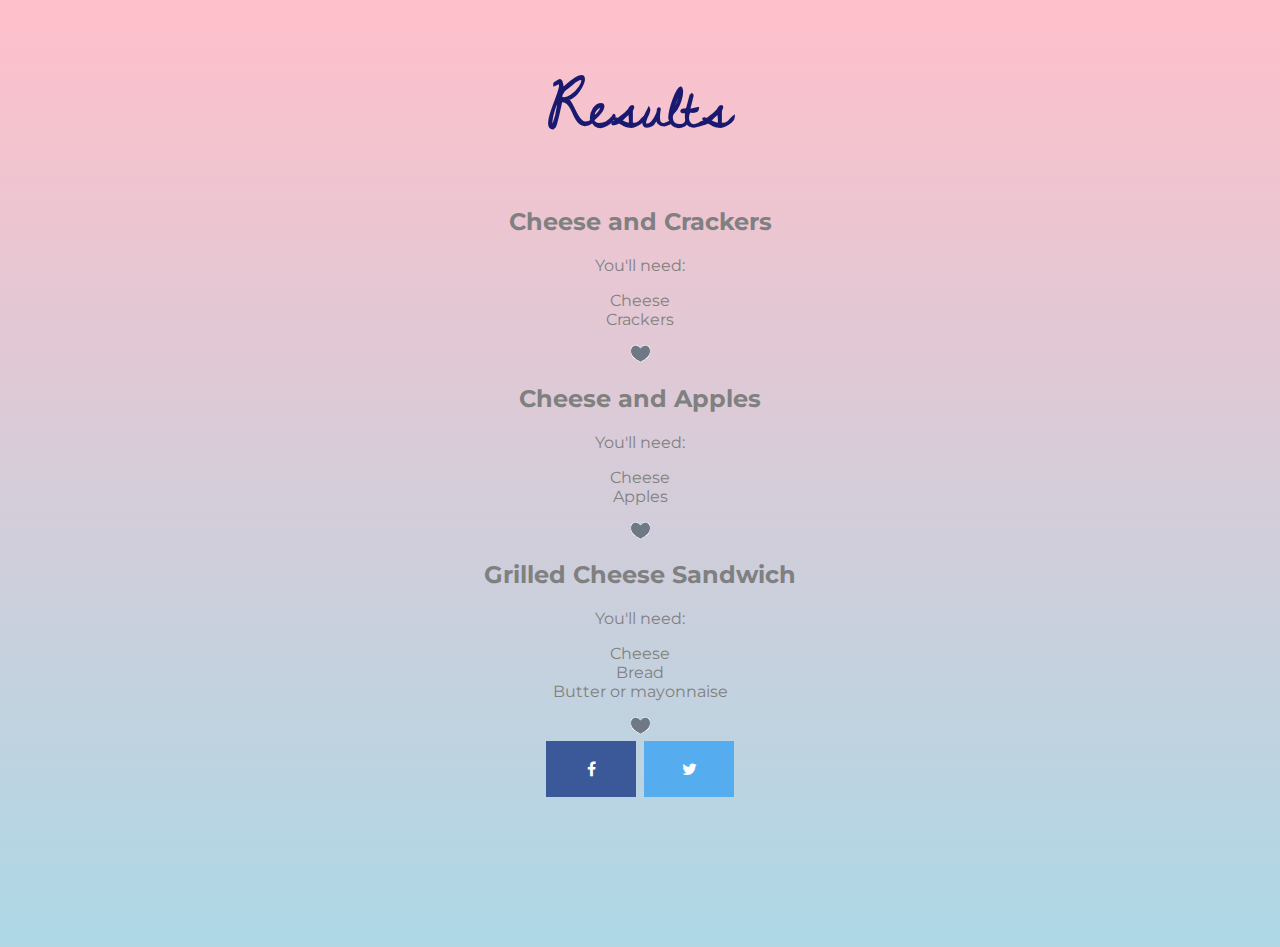
==== results.html @ c3302179 "Clean up" ====
<!DOCTYPE html>
<head>
  <title>BonApp</title>
    <link href="https://fonts.googleapis.com/css?family=Dawning+of+a+New+Day" rel="stylesheet">
    <link rel="stylesheet" type="text/css" href="stylesheet.css">
    <link href="https://fonts.googleapis.com/css?family=Montserrat" rel="stylesheet">
    <!-- Add icon library -->
    <link rel="stylesheet" href="https://cdnjs.cloudflare.com/ajax/libs/font-awesome/4.7.0/css/font-awesome.min.css">
    <script src="https://code.jquery.com/jquery-3.3.1.min.js"
    integrity="sha256-FgpCb/KJQlLNfOu91ta32o/NMZxltwRo8QtmkMRdAu8="
    crossorigin="anonymous"></script>

  <style>
  .my-like {
      background-image: url([data-uri]) !important;
      height:17px;
      width:19px;
      cursor:pointer;
      display:inline-block;
      vertical-align:top;
  }
  .my-liked, .my-like:hover {
      background-image: url([data-uri]) !important;
      height:17px;
      width:19px;
      cursor:pointer;
      display:inline-block;
      vertical-align:top;
  }
  </style>
  <script>
  window.onload = function () {
  document.body.insertAdjacentHTML( 'beforeEnd', '<iframe id="my-like-frame" style="display:none;"></iframe>' );
  document.addEventListener( 'click', function ( event ) {
      var myLike = event.target;
      if( myLike.className.indexOf( 'my-like' ) > -1 ) {
          var frame = document.getElementById( 'my-like-frame' ),
              liked = ( myLike.className == 'my-liked' ),
              command = liked ? 'unlike' : 'like',
              reblog = myLike.getAttribute( 'data-reblog' ),
              id = myLike.getAttribute( 'data-id' ),
              oauth = reblog.slice( -8 );
          frame.src = 'http://www.tumblr.com/' + command + '/' + oauth + '?id=' + id;
          liked ? myLike.className = 'my-like' : myLike.className = 'my-liked';
      };
  }, false );
  };
  </script>

</head>
<body>

  <div class="results">
    <h1>Results</h1>
      <article>

          <h2>Cheese and Crackers</h2>
            <p>You'll need:</p>
              <ul style="list-style-type:circle">
                <li>Cheese</li>
                <li>Crackers</li>
              </ul>
                <div class="my-like" data-reblog="{ReblogURL}" data-id="{PostID}" title="Like"></div>
      </article>

      <article>
        <h2>Cheese and Apples</h2>
          <p>You'll need:</p>
            <ul style="list-style-type:circle">
              <li>Cheese</li>
              <li>Apples</li>
            </ul>
              <div class="my-like" data-reblog="{ReblogURL}" data-id="{PostID}" title="Like"></div>
      </article>

      <article>
        <h2>Grilled Cheese Sandwich</h2>
          <p>You'll need:</p>
            <ul style="list-style-type:circle">
              <li>Cheese</li>
              <li>Bread</li>
              <li>Butter or mayonnaise</li>
            </ul>
              <div class="my-like" data-reblog="{ReblogURL}" data-id="{PostID}" title="Like"></div>
      </article>

      <!-- Add font awesome icons -->
      <a href="#" class="fa fa-facebook"></a>
      <a href="#" class="fa fa-twitter"></a>

  </div>
    <script>$("button").on("click", function() { alert("yay!") })</script>
</body>
---- stylesheet.css ----
h1 {
  font-family: 'Dawning of a New Day', cursive;
  font-size: 70px;
  color: #191970;
}
h2 {
  font-size: 20px
  color: #191970;
}

ul {
  padding: 0;
}

body {
  margin: 0;
  text-align: center;
  background: linear-gradient(pink, lightblue);
  background-size: cover;
  background-position: center;
  color: grey;
  font-family: 'Montserrat', sans-serif;
  height: 100vh;
}

.center {
  display: flex;
  justify-content: center;
  align-items: center;
}

input {
  border: 0;
  padding: 10px;
  font-size: 18px;
  font-color: grey;
}

input[type="submit"] {
  background: hotpink;
  color: white;
}

.fa {
  padding: 20px;
  font-size: 30px;
  width: 50px;
  text-align: center;
  text-decoration: none;
  margin: 5px 2px;
}

.fa:hover {
  opacity: 0.7;
}

.fa-facebook {
  background: #3B5998;
  color: white;
}

.fa-twitter {
  background: #55ACEE;
  color: white;
}

.alert-button {
  background-color: white;
  border: solid 3px turquoise;
  padding: 10px;
  font-size: 15px;
}

li {
  list-style: none;
}
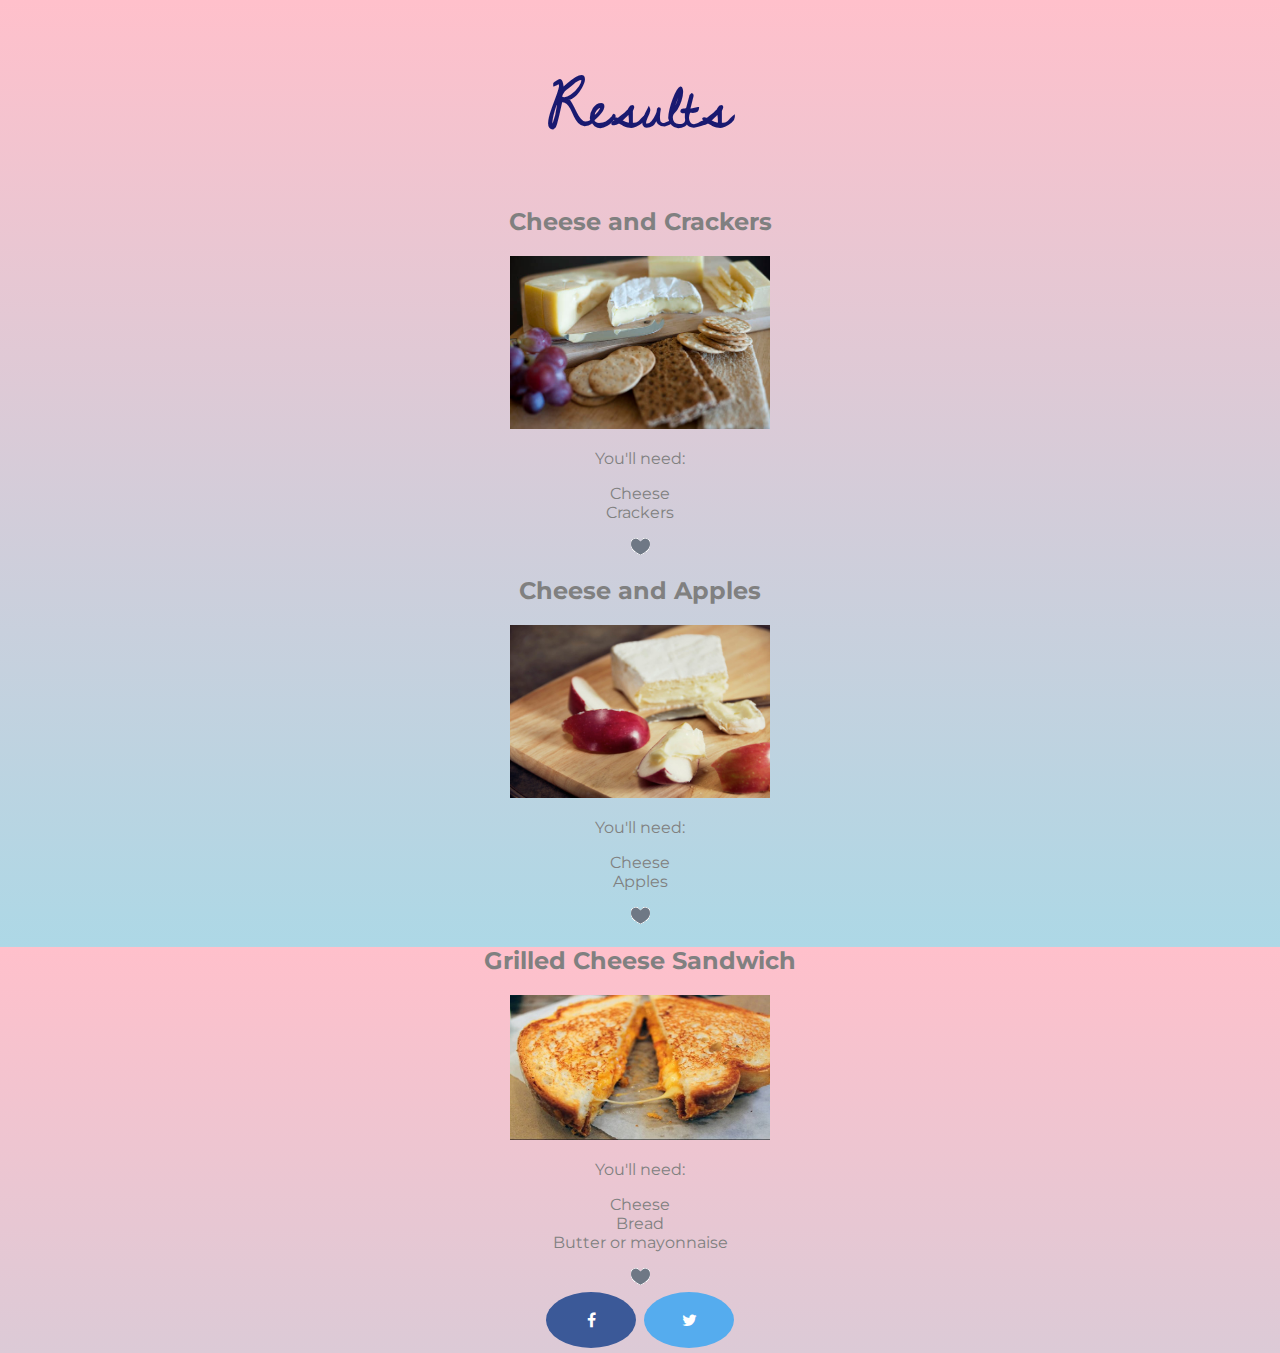
==== commit bb1fd65b: "Added images to results page" ====
--- a/results.html
+++ b/results.html
@@ -55,16 +55,19 @@
       <article>
 
           <h2>Cheese and Crackers</h2>
+          <img src="cheese_and_crackers.jpg">
             <p>You'll need:</p>
               <ul style="list-style-type:circle">
                 <li>Cheese</li>
                 <li>Crackers</li>
               </ul>
+
                 <div class="my-like" data-reblog="{ReblogURL}" data-id="{PostID}" title="Like"></div>
       </article>
 
       <article>
         <h2>Cheese and Apples</h2>
+        <img src="Apples.jpg">
           <p>You'll need:</p>
             <ul style="list-style-type:circle">
               <li>Cheese</li>
@@ -75,6 +78,7 @@
 
       <article>
         <h2>Grilled Cheese Sandwich</h2>
+        <img src="GrilledCheese.jpg">
           <p>You'll need:</p>
             <ul style="list-style-type:circle">
               <li>Cheese</li>
--- a/stylesheet.css
+++ b/stylesheet.css
@@ -21,6 +21,14 @@
   color: grey;
   font-family: 'Montserrat', sans-serif;
   height: 100vh;
+}
+
+
+input:focus,
+select:focus,
+textarea:focus,
+button:focus {
+    outline: none;
 }
 
 .center {
@@ -48,6 +56,7 @@
   text-align: center;
   text-decoration: none;
   margin: 5px 2px;
+  border-radius: 50%;
 }
 
 .fa:hover {
@@ -74,3 +83,7 @@
 li {
   list-style: none;
 }
+
+img {
+  max-width: 260px;
+}
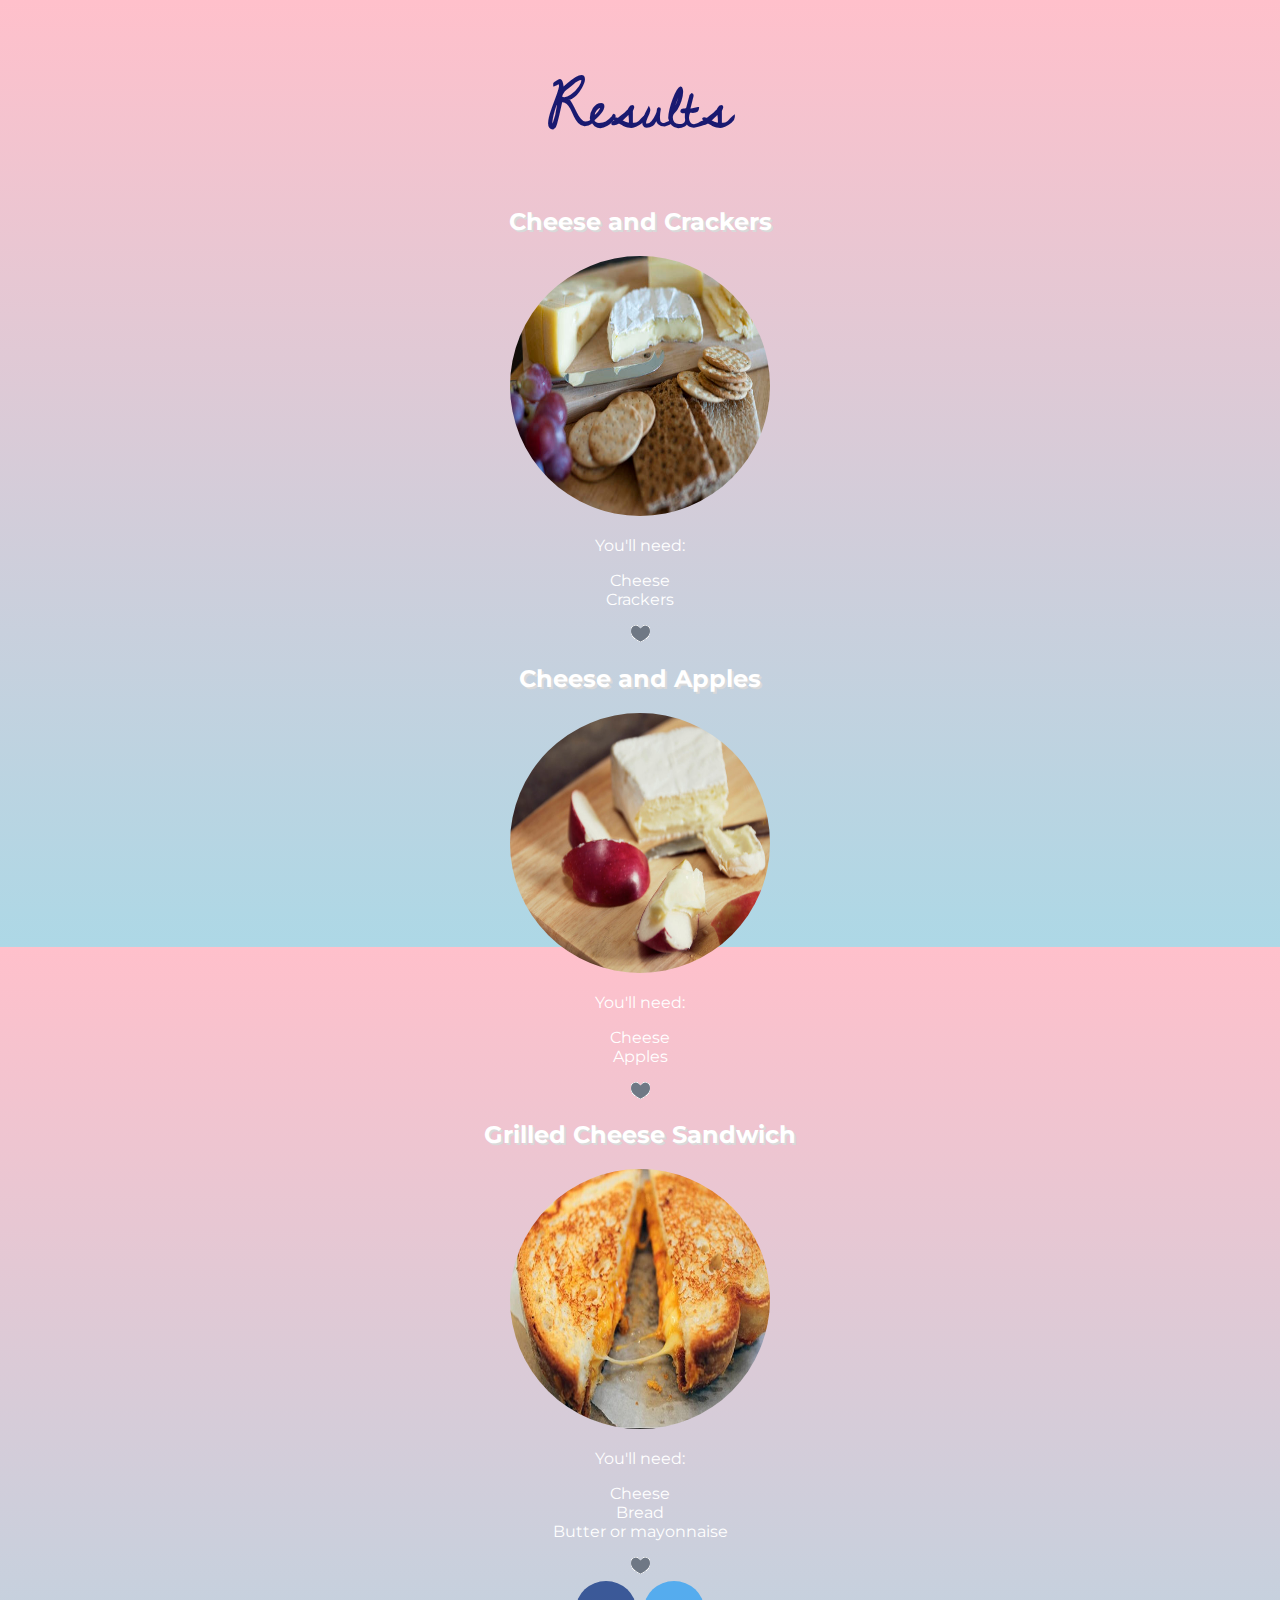
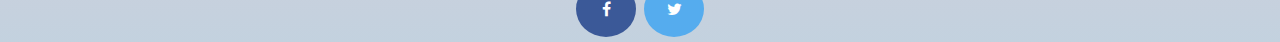
==== commit e64e9521: "Pictures round" ====
--- a/results.html
+++ b/results.html
@@ -9,6 +9,8 @@
     <script src="https://code.jquery.com/jquery-3.3.1.min.js"
     integrity="sha256-FgpCb/KJQlLNfOu91ta32o/NMZxltwRo8QtmkMRdAu8="
     crossorigin="anonymous"></script>
+
+
 
   <style>
   .my-like {
--- a/stylesheet.css
+++ b/stylesheet.css
@@ -2,10 +2,12 @@
   font-family: 'Dawning of a New Day', cursive;
   font-size: 70px;
   color: #191970;
+
 }
 h2 {
   font-size: 20px
-  color: #191970;
+  color: #ffcccc;
+  text-shadow: 2px 2px #d9d9d9;
 }
 
 ul {
@@ -18,7 +20,7 @@
   background: linear-gradient(pink, lightblue);
   background-size: cover;
   background-position: center;
-  color: grey;
+  color: white;
   font-family: 'Montserrat', sans-serif;
   height: 100vh;
 }
@@ -42,6 +44,7 @@
   padding: 10px;
   font-size: 18px;
   font-color: grey;
+  border-radius: 30px;
 }
 
 input[type="submit"] {
@@ -52,7 +55,7 @@
 .fa {
   padding: 20px;
   font-size: 30px;
-  width: 50px;
+  width: 20px;
   text-align: center;
   text-decoration: none;
   margin: 5px 2px;
@@ -84,6 +87,17 @@
   list-style: none;
 }
 
+
 img {
-  max-width: 260px;
+  width: 260px;
+  height: 260px;
+  border-radius: 50%;
 }
+.footer {
+   position: fixed;
+   left: 0;
+   bottom: 0;
+   width: 100%;
+   background-color:transparent;
+   text-align: center;
+}
